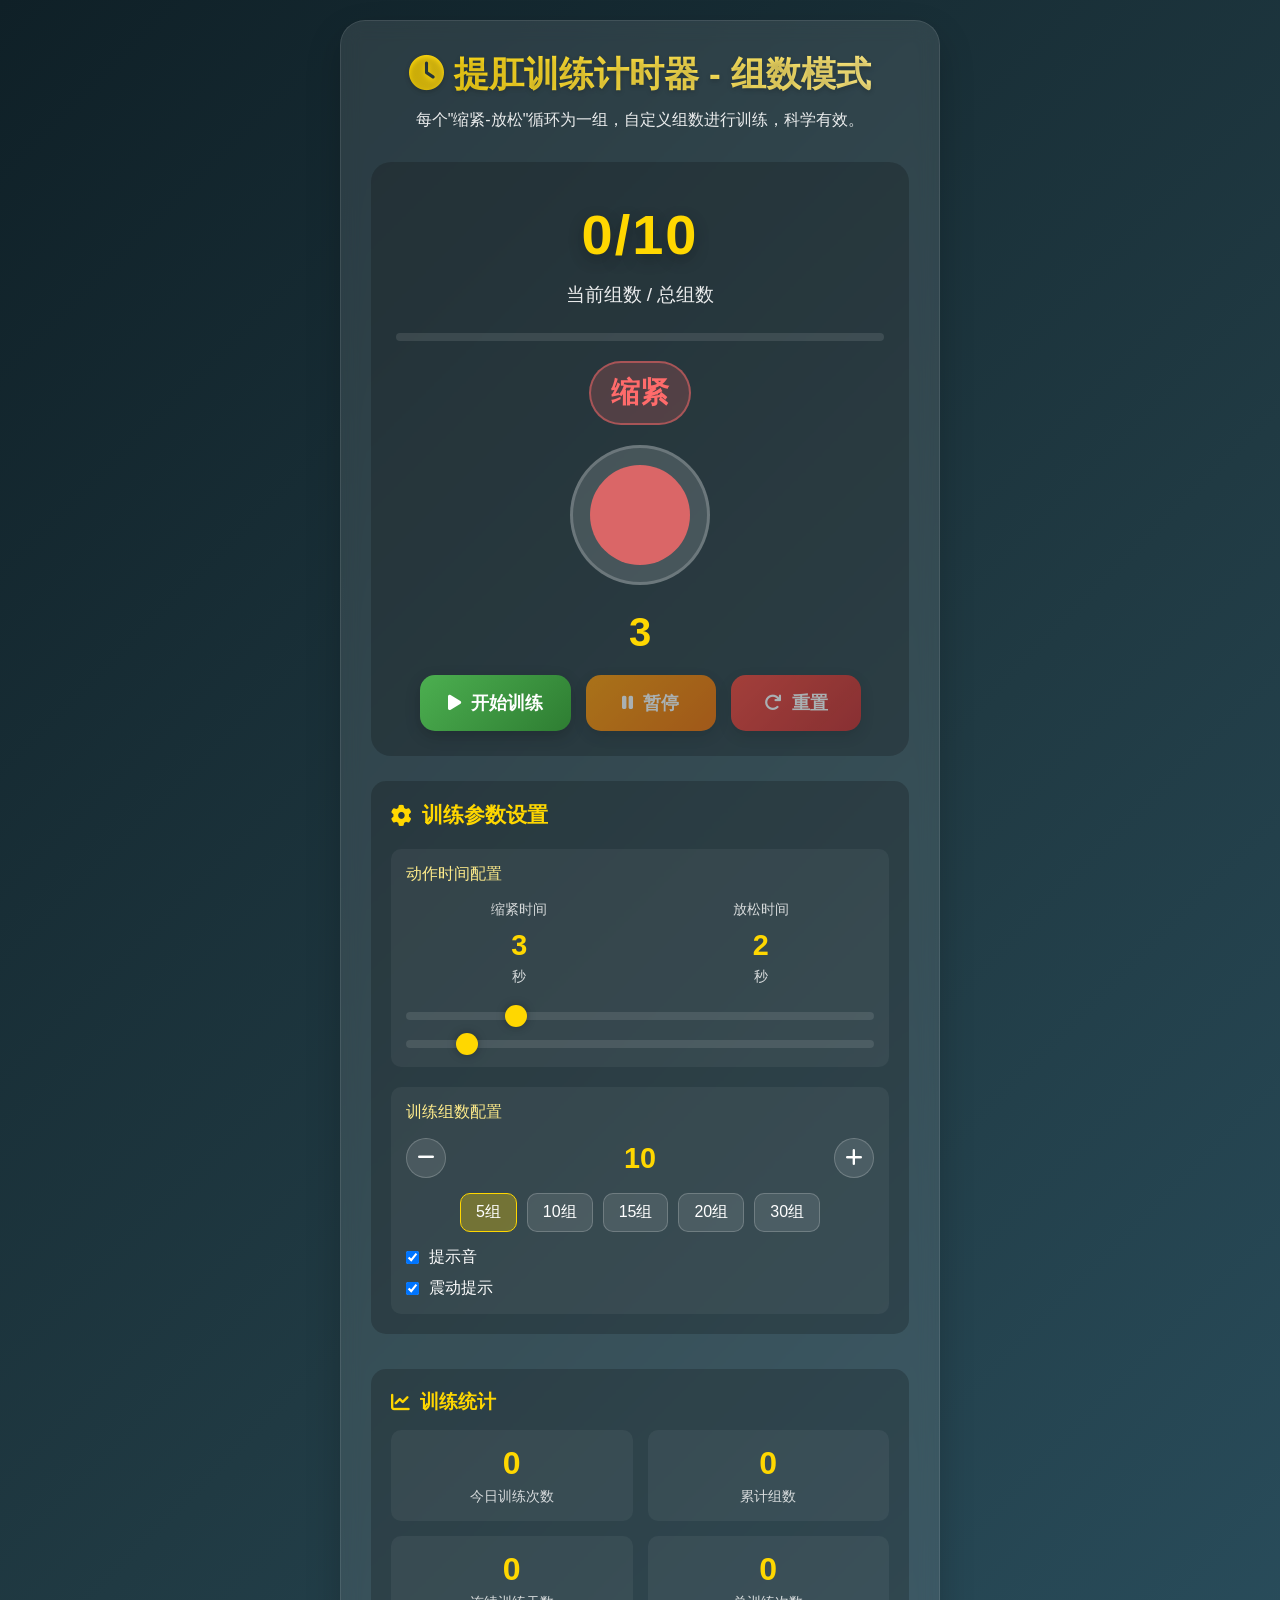
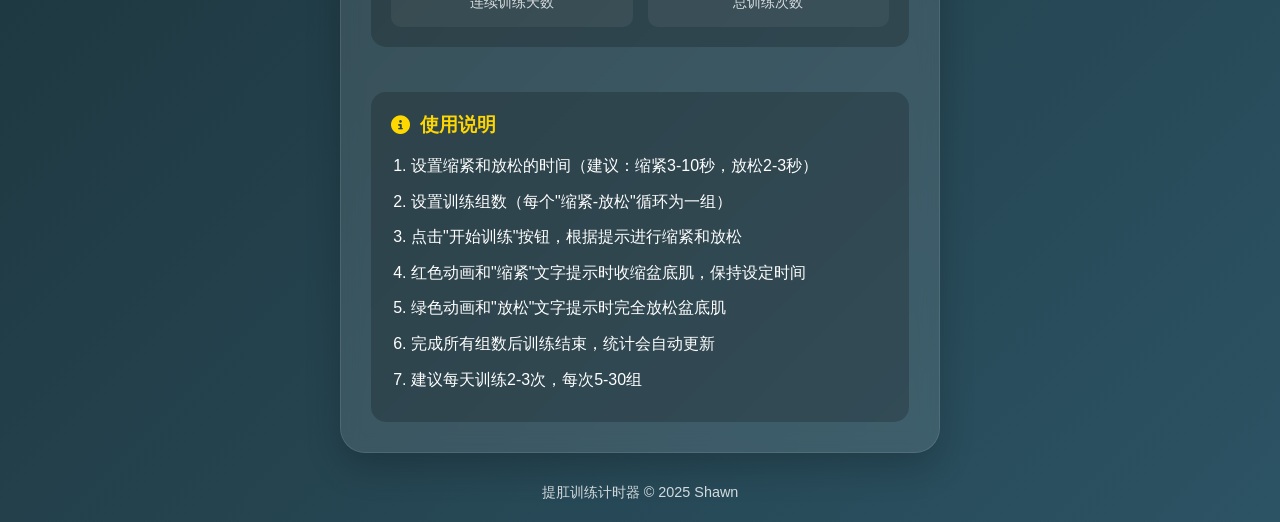
==== anal-lifting-trainer.html @ 57a26cc7 "Add anal lifting trainer HTML timer application" ====
<!DOCTYPE html>
<html lang="zh-CN">
<head>
    <meta charset="UTF-8">
    <meta name="viewport" content="width=device-width, initial-scale=1.0, maximum-scale=1.0, user-scalable=no">
    <title>提肛训练计时器</title>
    <link rel="stylesheet" href="https://cdnjs.cloudflare.com/ajax/libs/font-awesome/6.4.0/css/all.min.css">
    <style>
        * {
            margin: 0;
            padding: 0;
            box-sizing: border-box;
            font-family: 'Segoe UI', 'Microsoft YaHei', sans-serif;
        }
        
        body {
            background: linear-gradient(135deg, #0f2027 0%, #203a43 50%, #2c5364 100%);
            color: #fff;
            min-height: 100vh;
            padding: 20px;
            display: flex;
            flex-direction: column;
            align-items: center;
            justify-content: center;
        }
        
        .container {
            width: 100%;
            max-width: 600px;
            background-color: rgba(255, 255, 255, 0.1);
            backdrop-filter: blur(10px);
            border-radius: 25px;
            padding: 30px;
            box-shadow: 0 15px 35px rgba(0, 0, 0, 0.2);
            border: 1px solid rgba(255, 255, 255, 0.1);
        }
        
        header {
            text-align: center;
            margin-bottom: 30px;
        }
        
        h1 {
            font-size: 2.2rem;
            margin-bottom: 10px;
            background: linear-gradient(90deg, #FFD700, #FFEC8B);
            -webkit-background-clip: text;
            background-clip: text;
            color: transparent;
            text-shadow: 0 2px 5px rgba(0, 0, 0, 0.2);
        }
        
        .subtitle {
            font-size: 1rem;
            opacity: 0.9;
            line-height: 1.5;
        }
        
        .main-content {
            display: flex;
            flex-direction: column;
            gap: 25px;
        }
        
        .timer-container {
            background: rgba(0, 0, 0, 0.2);
            border-radius: 20px;
            padding: 25px;
            text-align: center;
            position: relative;
            overflow: hidden;
        }
        
        .group-display {
            font-size: 3.5rem;
            font-weight: 700;
            margin: 15px 0;
            text-shadow: 0 5px 15px rgba(0, 0, 0, 0.3);
            letter-spacing: 2px;
            font-variant-numeric: tabular-nums;
            color: #FFD700;
        }
        
        .group-label {
            font-size: 1.2rem;
            opacity: 0.9;
            margin-bottom: 25px;
        }
        
        .phase-display {
            font-size: 1.8rem;
            font-weight: 600;
            margin-bottom: 20px;
            padding: 10px 20px;
            border-radius: 50px;
            display: inline-block;
            transition: all 0.3s;
        }
        
        .phase-tighten {
            background: rgba(255, 107, 107, 0.2);
            border: 2px solid rgba(255, 107, 107, 0.5);
            color: #ff6b6b;
        }
        
        .phase-relax {
            background: rgba(107, 255, 107, 0.2);
            border: 2px solid rgba(107, 255, 107, 0.5);
            color: #6bff6b;
        }
        
        .action-animation {
            width: 140px;
            height: 140px;
            margin: 0 auto 25px;
            border-radius: 50%;
            background: rgba(255, 255, 255, 0.15);
            display: flex;
            align-items: center;
            justify-content: center;
            position: relative;
            border: 3px solid rgba(255, 255, 255, 0.2);
        }
        
        .action-circle {
            width: 100px;
            height: 100px;
            border-radius: 50%;
        }
        
        .tighten-animation {
            background: rgba(255, 107, 107, 0.8);
            animation: tighten 4s infinite ease-in-out;
        }
        
        .relax-animation {
            background: rgba(107, 255, 107, 0.8);
            animation: relax 4s infinite ease-in-out;
        }
        
        @keyframes tighten {
            0%, 100% { transform: scale(0.8); opacity: 0.7; }
            50% { transform: scale(1.2); opacity: 1; }
        }
        
        @keyframes relax {
            0%, 100% { transform: scale(1.2); opacity: 1; }
            50% { transform: scale(0.8); opacity: 0.7; }
        }
        
        .phase-timer {
            font-size: 2.5rem;
            font-weight: 700;
            margin: 15px 0;
            color: #FFD700;
            font-variant-numeric: tabular-nums;
        }
        
        .controls {
            display: flex;
            justify-content: center;
            gap: 15px;
            margin-top: 20px;
            flex-wrap: wrap;
        }
        
        .btn {
            padding: 16px 28px;
            font-size: 1.1rem;
            font-weight: 600;
            border: none;
            border-radius: 15px;
            cursor: pointer;
            transition: all 0.3s ease;
            display: flex;
            align-items: center;
            justify-content: center;
            gap: 10px;
            min-width: 130px;
            box-shadow: 0 5px 15px rgba(0, 0, 0, 0.2);
        }
        
        .btn-start {
            background: linear-gradient(135deg, #4CAF50, #2E7D32);
            color: white;
        }
        
        .btn-pause {
            background: linear-gradient(135deg, #FF9800, #EF6C00);
            color: white;
        }
        
        .btn-reset {
            background: linear-gradient(135deg, #f44336, #C62828);
            color: white;
        }
        
        .btn:hover {
            transform: translateY(-3px);
            box-shadow: 0 8px 20px rgba(0, 0, 0, 0.3);
        }
        
        .btn:active {
            transform: translateY(1px);
        }
        
        .btn:disabled {
            opacity: 0.6;
            cursor: not-allowed;
            transform: none;
        }
        
        .settings-panel {
            background: rgba(0, 0, 0, 0.2);
            border-radius: 15px;
            padding: 20px;
        }
        
        .settings-title {
            font-size: 1.3rem;
            margin-bottom: 20px;
            color: #FFD700;
            display: flex;
            align-items: center;
            gap: 10px;
        }
        
        .settings-grid {
            display: grid;
            grid-template-columns: repeat(auto-fit, minmax(250px, 1fr));
            gap: 20px;
        }
        
        .setting-group {
            background: rgba(255, 255, 255, 0.05);
            padding: 15px;
            border-radius: 10px;
        }
        
        .setting-label {
            display: block;
            margin-bottom: 15px;
            font-size: 1rem;
            color: #FFEC8B;
        }
        
        .time-inputs {
            display: flex;
            align-items: center;
            gap: 15px;
            justify-content: space-between;
            margin-bottom: 15px;
        }
        
        .time-input {
            display: flex;
            flex-direction: column;
            align-items: center;
            flex: 1;
        }
        
        .time-input span {
            font-size: 0.9rem;
            margin-bottom: 5px;
            opacity: 0.8;
        }
        
        .time-value {
            font-size: 1.8rem;
            font-weight: bold;
            color: #FFD700;
            margin: 5px 0;
            min-width: 60px;
            text-align: center;
        }
        
        .slider-container {
            width: 100%;
            margin-top: 10px;
        }
        
        .slider {
            width: 100%;
            height: 8px;
            border-radius: 4px;
            background: rgba(255, 255, 255, 0.1);
            outline: none;
            -webkit-appearance: none;
        }
        
        .slider::-webkit-slider-thumb {
            -webkit-appearance: none;
            width: 22px;
            height: 22px;
            border-radius: 50%;
            background: #FFD700;
            cursor: pointer;
            box-shadow: 0 0 10px rgba(0, 0, 0, 0.3);
        }
        
        .group-controls {
            display: flex;
            align-items: center;
            justify-content: space-between;
            margin-top: 15px;
        }
        
        .group-btn {
            width: 40px;
            height: 40px;
            border-radius: 50%;
            background: rgba(255, 255, 255, 0.1);
            border: 1px solid rgba(255, 255, 255, 0.2);
            color: white;
            font-size: 1.2rem;
            cursor: pointer;
            transition: all 0.3s;
            display: flex;
            align-items: center;
            justify-content: center;
        }
        
        .group-btn:hover {
            background: rgba(255, 255, 255, 0.2);
        }
        
        .group-value {
            font-size: 1.8rem;
            font-weight: bold;
            color: #FFD700;
            min-width: 60px;
            text-align: center;
        }
        
        .preset-groups {
            display: flex;
            gap: 10px;
            margin-top: 15px;
            flex-wrap: wrap;
            justify-content: center;
        }
        
        .preset-btn {
            padding: 8px 15px;
            background: rgba(255, 255, 255, 0.1);
            border: 1px solid rgba(255, 255, 255, 0.2);
            border-radius: 10px;
            color: white;
            cursor: pointer;
            transition: all 0.3s;
        }
        
        .preset-btn.active {
            background: rgba(255, 215, 0, 0.3);
            border-color: #FFD700;
        }
        
        .preset-btn:hover:not(.active) {
            background: rgba(255, 255, 255, 0.2);
        }
        
        .stats {
            background: rgba(0, 0, 0, 0.2);
            border-radius: 15px;
            padding: 20px;
            margin-top: 10px;
        }
        
        .stats h3 {
            margin-bottom: 15px;
            display: flex;
            align-items: center;
            gap: 10px;
            color: #FFD700;
        }
        
        .stats-grid {
            display: grid;
            grid-template-columns: repeat(2, 1fr);
            gap: 15px;
        }
        
        .stat-item {
            background: rgba(255, 255, 255, 0.05);
            padding: 15px;
            border-radius: 10px;
            text-align: center;
        }
        
        .stat-value {
            font-size: 2rem;
            font-weight: bold;
            margin-bottom: 5px;
            color: #FFD700;
        }
        
        .stat-label {
            font-size: 0.9rem;
            opacity: 0.8;
        }
        
        .instructions {
            margin-top: 20px;
            padding: 20px;
            background: rgba(0, 0, 0, 0.2);
            border-radius: 15px;
        }
        
        .instructions h3 {
            margin-bottom: 15px;
            color: #FFD700;
            display: flex;
            align-items: center;
            gap: 10px;
        }
        
        .instructions ol {
            padding-left: 20px;
            line-height: 1.6;
        }
        
        .instructions li {
            margin-bottom: 10px;
        }
        
        footer {
            margin-top: 30px;
            text-align: center;
            font-size: 0.9rem;
            opacity: 0.8;
        }
        
        .pulse {
            animation: pulse 1.5s infinite;
        }
        
        @keyframes pulse {
            0% { opacity: 0.7; }
            50% { opacity: 1; }
            100% { opacity: 0.7; }
        }
        
        .progress-container {
            width: 100%;
            height: 8px;
            background: rgba(255, 255, 255, 0.1);
            border-radius: 4px;
            margin: 20px 0;
            overflow: hidden;
        }
        
        .progress-bar {
            height: 100%;
            background: linear-gradient(90deg, #FFD700, #FFEC8B);
            border-radius: 4px;
            width: 0%;
            transition: width 0.5s ease;
        }
        
        @media (max-width: 600px) {
            .container {
                padding: 20px;
            }
            
            h1 {
                font-size: 1.8rem;
            }
            
            .group-display {
                font-size: 2.8rem;
            }
            
            .controls {
                flex-direction: column;
                align-items: center;
            }
            
            .btn {
                width: 100%;
                max-width: 300px;
            }
            
            .stats-grid {
                grid-template-columns: 1fr;
            }
            
            .settings-grid {
                grid-template-columns: 1fr;
            }
            
            .action-animation {
                width: 120px;
                height: 120px;
            }
            
            .action-circle {
                width: 85px;
                height: 85px;
            }
            
            .phase-timer {
                font-size: 2rem;
            }
        }
    </style>
</head>
<body>
    <div class="container">
        <header>
            <h1><i class="fas fa-clock"></i> 提肛训练计时器 - 组数模式</h1>
            <p class="subtitle">每个"缩紧-放松"循环为一组，自定义组数进行训练，科学有效。</p>
        </header>
        
        <div class="main-content">
            <div class="timer-container">
                <div class="group-display" id="group-display">0/10</div>
                <div class="group-label">当前组数 / 总组数</div>
                
                <div class="progress-container">
                    <div class="progress-bar" id="progress-bar"></div>
                </div>
                
                <div class="phase-display phase-tighten" id="phase-display">缩紧</div>
                
                <div class="action-animation">
                    <div class="action-circle tighten-animation" id="action-circle"></div>
                </div>
                
                <div class="phase-timer" id="phase-timer">3</div>
                
                <div class="controls">
                    <button class="btn btn-start" id="start-btn">
                        <i class="fas fa-play"></i> 开始训练
                    </button>
                    <button class="btn btn-pause" id="pause-btn" disabled>
                        <i class="fas fa-pause"></i> 暂停
                    </button>
                    <button class="btn btn-reset" id="reset-btn" disabled>
                        <i class="fas fa-redo"></i> 重置
                    </button>
                </div>
            </div>
            
            <div class="settings-panel">
                <h3 class="settings-title"><i class="fas fa-cog"></i> 训练参数设置</h3>
                <div class="settings-grid">
                    <div class="setting-group">
                        <label class="setting-label">动作时间配置</label>
                        <div class="time-inputs">
                            <div class="time-input">
                                <span>缩紧时间</span>
                                <div class="time-value" id="tighten-value">3</div>
                                <span>秒</span>
                            </div>
                            <div class="time-input">
                                <span>放松时间</span>
                                <div class="time-value" id="relax-value">2</div>
                                <span>秒</span>
                            </div>
                        </div>
                        <div class="slider-container">
                            <input type="range" min="1" max="10" value="3" class="slider" id="tighten-slider">
                        </div>
                        <div class="slider-container">
                            <input type="range" min="1" max="10" value="2" class="slider" id="relax-slider">
                        </div>
                    </div>
                    
                    <div class="setting-group">
                        <label class="setting-label">训练组数配置</label>
                        <div class="group-controls">
                            <button class="group-btn" id="decrease-groups">
                                <i class="fas fa-minus"></i>
                            </button>
                            <div class="group-value" id="group-value">10</div>
                            <button class="group-btn" id="increase-groups">
                                <i class="fas fa-plus"></i>
                            </button>
                        </div>
                        
                        <div class="preset-groups">
                            <div class="preset-btn active" data-groups="5">5组</div>
                            <div class="preset-btn" data-groups="10">10组</div>
                            <div class="preset-btn" data-groups="15">15组</div>
                            <div class="preset-btn" data-groups="20">20组</div>
                            <div class="preset-btn" data-groups="30">30组</div>
                        </div>
                        
                        <div style="margin-top: 15px;">
                            <label style="display: flex; align-items: center; gap: 10px; margin-bottom: 10px;">
                                <input type="checkbox" id="sound-toggle" checked>
                                <span>提示音</span>
                            </label>
                            <label style="display: flex; align-items: center; gap: 10px;">
                                <input type="checkbox" id="vibration-toggle" checked>
                                <span>震动提示</span>
                            </label>
                        </div>
                    </div>
                </div>
            </div>
            
            <div class="stats">
                <h3><i class="fas fa-chart-line"></i> 训练统计</h3>
                <div class="stats-grid">
                    <div class="stat-item">
                        <div class="stat-value" id="today-sessions">0</div>
                        <div class="stat-label">今日训练次数</div>
                    </div>
                    <div class="stat-item">
                        <div class="stat-value" id="total-groups">0</div>
                        <div class="stat-label">累计组数</div>
                    </div>
                    <div class="stat-item">
                        <div class="stat-value" id="current-streak">0</div>
                        <div class="stat-label">连续训练天数</div>
                    </div>
                    <div class="stat-item">
                        <div class="stat-value" id="total-sessions">0</div>
                        <div class="stat-label">总训练次数</div>
                    </div>
                </div>
            </div>
            
            <div class="instructions">
                <h3><i class="fas fa-info-circle"></i> 使用说明</h3>
                <ol>
                    <li>设置缩紧和放松的时间（建议：缩紧3-10秒，放松2-3秒）</li>
                    <li>设置训练组数（每个"缩紧-放松"循环为一组）</li>
                    <li>点击"开始训练"按钮，根据提示进行缩紧和放松</li>
                    <li>红色动画和"缩紧"文字提示时收缩盆底肌，保持设定时间</li>
                    <li>绿色动画和"放松"文字提示时完全放松盆底肌</li>
                    <li>完成所有组数后训练结束，统计会自动更新</li>
                    <li>建议每天训练2-3次，每次5-30组</li>
                </ol>
            </div>
        </div>
    </div>
    
    <footer>
        <p>提肛训练计时器 © 2025 Shawn</p>
    </footer>

    <audio id="beep-sound" preload="auto">
        <source src="https://assets.mixkit.co/sfx/preview/mixkit-alarm-digital-clock-beep-989.mp3" type="audio/mpeg">
    </audio>
    
    <script>
        // 获取DOM元素
        const groupDisplay = document.getElementById('group-display');
        const phaseDisplay = document.getElementById('phase-display');
        const phaseTimer = document.getElementById('phase-timer');
        const actionCircle = document.getElementById('action-circle');
        const progressBar = document.getElementById('progress-bar');
        const startBtn = document.getElementById('start-btn');
        const pauseBtn = document.getElementById('pause-btn');
        const resetBtn = document.getElementById('reset-btn');
        const beepSound = document.getElementById('beep-sound');
        
        // 设置相关元素
        const tightenSlider = document.getElementById('tighten-slider');
        const relaxSlider = document.getElementById('relax-slider');
        const tightenValue = document.getElementById('tighten-value');
        const relaxValue = document.getElementById('relax-value');
        const groupValue = document.getElementById('group-value');
        const decreaseGroupsBtn = document.getElementById('decrease-groups');
        const increaseGroupsBtn = document.getElementById('increase-groups');
        const presetGroupButtons = document.querySelectorAll('.preset-btn');
        const soundToggle = document.getElementById('sound-toggle');
        const vibrationToggle = document.getElementById('vibration-toggle');
        
        // 统计元素
        const todaySessionsEl = document.getElementById('today-sessions');
        const totalGroupsEl = document.getElementById('total-groups');
        const currentStreakEl = document.getElementById('current-streak');
        const totalSessionsEl = document.getElementById('total-sessions');
        
        // 计时器变量
        let timer = null;
        let isRunning = false;
        let isPaused = false;
        
        // 组数变量
        let totalGroups = 10; // 总组数
        let currentGroup = 0; // 当前组数
        
        // 阶段变量
        let tightenTime = 3; // 缩紧时间（秒）
        let relaxTime = 2;   // 放松时间（秒）
        let currentPhase = 'tighten'; // 当前阶段：'tighten' 或 'relax'
        let phaseTimeLeft = tightenTime; // 当前阶段剩余时间
        
        // 统计变量
        let stats = {
            todaySessions: 0,
            totalGroups: 0,
            currentStreak: 0,
            totalSessions: 0,
            lastTrainingDate: null
        };
        
        // 从本地存储加载统计数据
        function loadStats() {
            const savedStats = localStorage.getItem('kegelTimerStats');
            if (savedStats) {
                stats = JSON.parse(savedStats);
                
                // 检查是否是新的一天
                const today = new Date().toDateString();
                if (stats.lastTrainingDate !== today) {
                    // 如果昨天训练了，连续天数增加，否则重置为0
                    const yesterday = new Date();
                    yesterday.setDate(yesterday.getDate() - 1);
                    if (stats.lastTrainingDate === yesterday.toDateString()) {
                        stats.currentStreak++;
                    } else {
                        stats.currentStreak = 0;
                    }
                    stats.todaySessions = 0;
                }
                
                updateStatsDisplay();
            }
            
            // 加载设置
            const savedSettings = localStorage.getItem('kegelTimerSettings');
            if (savedSettings) {
                const settings = JSON.parse(savedSettings);
                tightenTime = settings.tightenTime || 3;
                relaxTime = settings.relaxTime || 2;
                totalGroups = settings.totalGroups || 10;
                tightenSlider.value = tightenTime;
                relaxSlider.value = relaxTime;
                tightenValue.textContent = tightenTime;
                relaxValue.textContent = relaxTime;
                groupValue.textContent = totalGroups;
                soundToggle.checked = settings.soundEnabled !== false;
                vibrationToggle.checked = settings.vibrationEnabled !== false;
                
                // 更新预设按钮状态
                updatePresetButtons();
                updateDisplay();
                updateProgressBar();
            }
        }
        
        // 保存统计数据到本地存储
        function saveStats() {
            stats.lastTrainingDate = new Date().toDateString();
            localStorage.setItem('kegelTimerStats', JSON.stringify(stats));
            updateStatsDisplay();
        }
        
        // 保存设置到本地存储
        function saveSettings() {
            const settings = {
                tightenTime,
                relaxTime,
                totalGroups,
                soundEnabled: soundToggle.checked,
                vibrationEnabled: vibrationToggle.checked
            };
            localStorage.setItem('kegelTimerSettings', JSON.stringify(settings));
        }
        
        // 更新统计显示
        function updateStatsDisplay() {
            todaySessionsEl.textContent = stats.todaySessions;
            totalGroupsEl.textContent = stats.totalGroups;
            currentStreakEl.textContent = stats.currentStreak;
            totalSessionsEl.textContent = stats.totalSessions;
        }
        
        // 更新显示
        function updateDisplay() {
            groupDisplay.textContent = `${currentGroup}/${totalGroups}`;
            phaseTimer.textContent = phaseTimeLeft;
            
            // 更新阶段显示
            if (currentPhase === 'tighten') {
                phaseDisplay.textContent = '缩紧';
                phaseDisplay.className = 'phase-display phase-tighten';
                actionCircle.className = 'action-circle tighten-animation';
            } else {
                phaseDisplay.textContent = '放松';
                phaseDisplay.className = 'phase-display phase-relax';
                actionCircle.className = 'action-circle relax-animation';
            }
        }
        
        // 更新进度条
        function updateProgressBar() {
            const progress = currentGroup / totalGroups * 100;
            progressBar.style.width = `${progress}%`;
        }
        
        // 更新预设按钮状态
        function updatePresetButtons() {
            presetGroupButtons.forEach(btn => {
                if (parseInt(btn.dataset.groups) === totalGroups) {
                    btn.classList.add('active');
                } else {
                    btn.classList.remove('active');
                }
            });
        }
        
        // 开始计时器
        function startTimer() {
            if (isRunning) return;
            
            isRunning = true;
            isPaused = false;
            startBtn.disabled = true;
            pauseBtn.disabled = false;
            resetBtn.disabled = false;
            
            // 如果是第一次开始，初始化
            if (currentGroup === 0) {
                currentGroup = 1;
                currentPhase = 'tighten';
                phaseTimeLeft = tightenTime;
                updateDisplay();
                updateProgressBar();
            }
            
            // 更新按钮文本
            startBtn.innerHTML = '<i class="fas fa-play"></i> 训练中...';
            startBtn.classList.add('pulse');
            
            timer = setInterval(() => {
                phaseTimeLeft--;
                
                updateDisplay();
                
                // 阶段时间结束，切换到下一个阶段
                if (phaseTimeLeft <= 0) {
                    // 切换阶段
                    if (currentPhase === 'tighten') {
                        currentPhase = 'relax';
                        phaseTimeLeft = relaxTime;
                    } else {
                        // 完成一组，进入下一组
                        currentGroup++;
                        currentPhase = 'tighten';
                        phaseTimeLeft = tightenTime;
                        
                        // 如果完成了所有组数
                        if (currentGroup > totalGroups) {
                            finishTraining();
                            return;
                        }
                        
                        updateProgressBar();
                    }
                    
                    // 播放提示音和震动
                    if (soundToggle.checked) {
                        beepSound.currentTime = 0;
                        beepSound.play();
                    }
                    
                    if (vibrationToggle.checked && 'vibrate' in navigator) {
                        navigator.vibrate(100);
                    }
                    
                    updateDisplay();
                }
            }, 1000);
        }
        
        // 暂停计时器
        function pauseTimer() {
            if (!isRunning) return;
            
            clearInterval(timer);
            isRunning = false;
            isPaused = true;
            startBtn.disabled = false;
            pauseBtn.disabled = true;
            
            // 更新按钮文本
            startBtn.innerHTML = '<i class="fas fa-play"></i> 继续训练';
            startBtn.classList.remove('pulse');
        }
        
        // 重置计时器
        function resetTimer() {
            clearInterval(timer);
            isRunning = false;
            isPaused = false;
            
            // 重置组数和阶段
            currentGroup = 0;
            currentPhase = 'tighten';
            phaseTimeLeft = tightenTime;
            
            updateDisplay();
            updateProgressBar();
            
            startBtn.disabled = false;
            pauseBtn.disabled = true;
            resetBtn.disabled = true;
            
            // 更新按钮文本
            startBtn.innerHTML = '<i class="fas fa-play"></i> 开始训练';
            startBtn.classList.remove('pulse');
        }
        
        // 完成训练
        function finishTraining() {
            clearInterval(timer);
            isRunning = false;
            
            // 播放完成提示音
            if (soundToggle.checked) {
                beepSound.currentTime = 0;
                beepSound.play();
            }
            
            if (vibrationToggle.checked && 'vibrate' in navigator) {
                navigator.vibrate([100, 100, 100]);
            }
            
            // 更新统计数据
            stats.todaySessions++;
            stats.totalSessions++;
            stats.totalGroups += totalGroups;
            
            // 保存统计数据
            saveStats();
            
            // 显示完成消息
            groupDisplay.innerHTML = `<span style="color:#FFD700; font-size:2.8rem;">完成!</span>`;
            phaseDisplay.textContent = '训练完成';
            phaseDisplay.className = 'phase-display phase-tighten';
            phaseTimer.textContent = '✓';
            actionCircle.style.animation = 'none';
            actionCircle.style.backgroundColor = '#FFD700';
            
            // 重置按钮状态
            startBtn.disabled = false;
            pauseBtn.disabled = true;
            resetBtn.disabled = false;
            
            // 更新按钮文本
            startBtn.innerHTML = '<i class="fas fa-redo"></i> 重新开始';
            startBtn.classList.remove('pulse');
            
            // 3秒后重置显示
            setTimeout(() => {
                currentGroup = 0;
                currentPhase = 'tighten';
                phaseTimeLeft = tightenTime;
                updateDisplay();
                updateProgressBar();
                startBtn.innerHTML = '<i class="fas fa-play"></i> 开始训练';
                actionCircle.style.animation = '';
                actionCircle.style.backgroundColor = '';
            }, 3000);
        }
        
        // 事件监听器
        startBtn.addEventListener('click', () => {
            if (!isRunning && !isPaused) {
                startTimer();
            } else if (isPaused) {
                startTimer();
            } else {
                // 如果正在运行，点击将重新开始
                resetTimer();
                startTimer();
            }
        });
        
        pauseBtn.addEventListener('click', pauseTimer);
        resetBtn.addEventListener('click', resetTimer);
        
        // 缩紧时间滑块
        tightenSlider.addEventListener('input', function() {
            tightenTime = parseInt(this.value);
            tightenValue.textContent = tightenTime;
            
            if (!isRunning && currentPhase === 'tighten') {
                phaseTimeLeft = tightenTime;
                updateDisplay();
            }
            
            saveSettings();
        });
        
        // 放松时间滑块
        relaxSlider.addEventListener('input', function() {
            relaxTime = parseInt(this.value);
            relaxValue.textContent = relaxTime;
            
            if (!isRunning && currentPhase === 'relax') {
                phaseTimeLeft = relaxTime;
                updateDisplay();
            }
            
            saveSettings();
        });
        
        // 组数控制
        decreaseGroupsBtn.addEventListener('click', function() {
            if (totalGroups > 1) {
                totalGroups--;
                groupValue.textContent = totalGroups;
                updatePresetButtons();
                
                if (currentGroup > totalGroups) {
                    currentGroup = totalGroups;
                    updateDisplay();
                    updateProgressBar();
                }
                
                saveSettings();
            }
        });
        
        increaseGroupsBtn.addEventListener('click', function() {
            if (totalGroups < 50) {
                totalGroups++;
                groupValue.textContent = totalGroups;
                updatePresetButtons();
                saveSettings();
            }
        });
        
        // 预设组数按钮
        presetGroupButtons.forEach(btn => {
            btn.addEventListener('click', function() {
                if (isRunning) {
                    alert('请先停止当前训练后再更改组数');
                    return;
                }
                
                totalGroups = parseInt(this.dataset.groups);
                groupValue.textContent = totalGroups;
                updatePresetButtons();
                updateDisplay();
                updateProgressBar();
                saveSettings();
            });
        });
        
        // 声音和震动开关
        soundToggle.addEventListener('change', saveSettings);
        vibrationToggle.addEventListener('change', saveSettings);
        
        // 初始化
        loadStats();
        updateDisplay();
        updateProgressBar();
        
        // 添加页面离开前的确认
        window.addEventListener('beforeunload', (e) => {
            if (isRunning) {
                e.preventDefault();
                e.returnValue = '训练正在进行中，确定要离开吗？';
            }
        });
    </script>
</body>
</html>
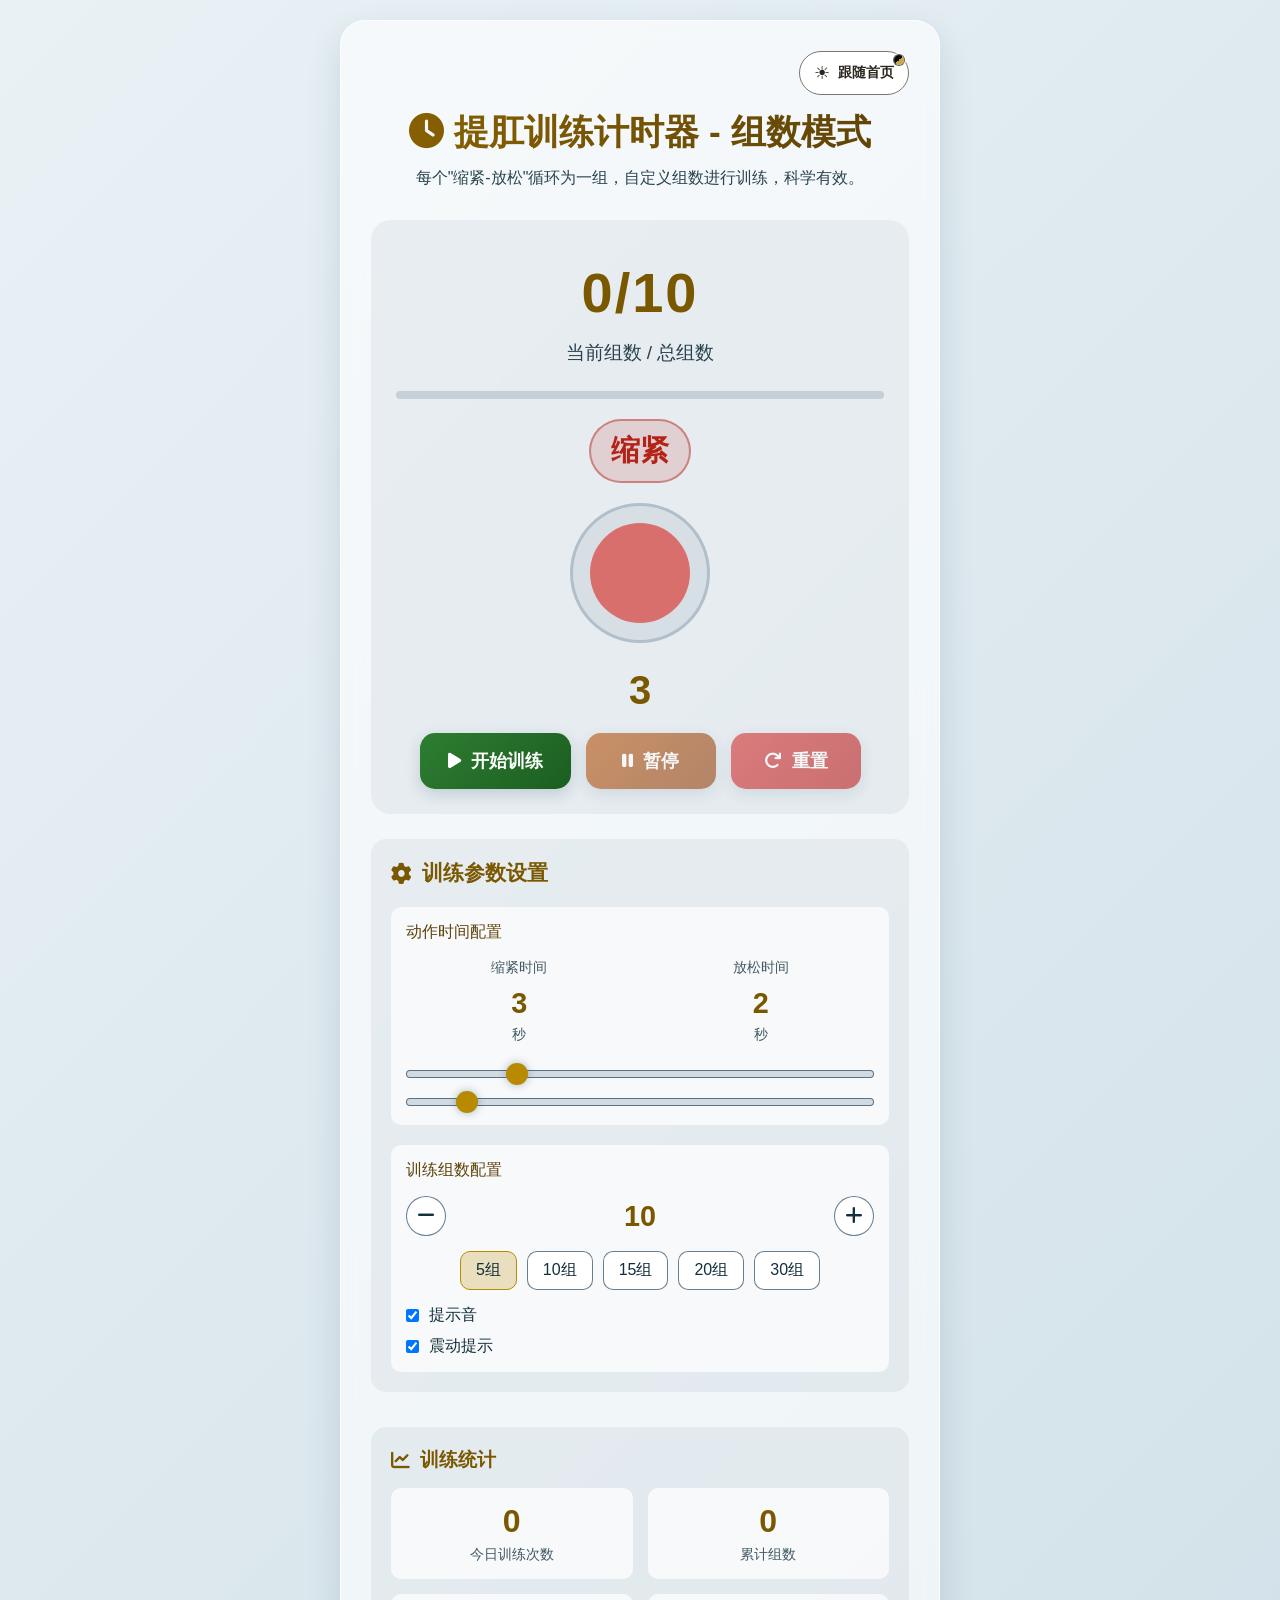
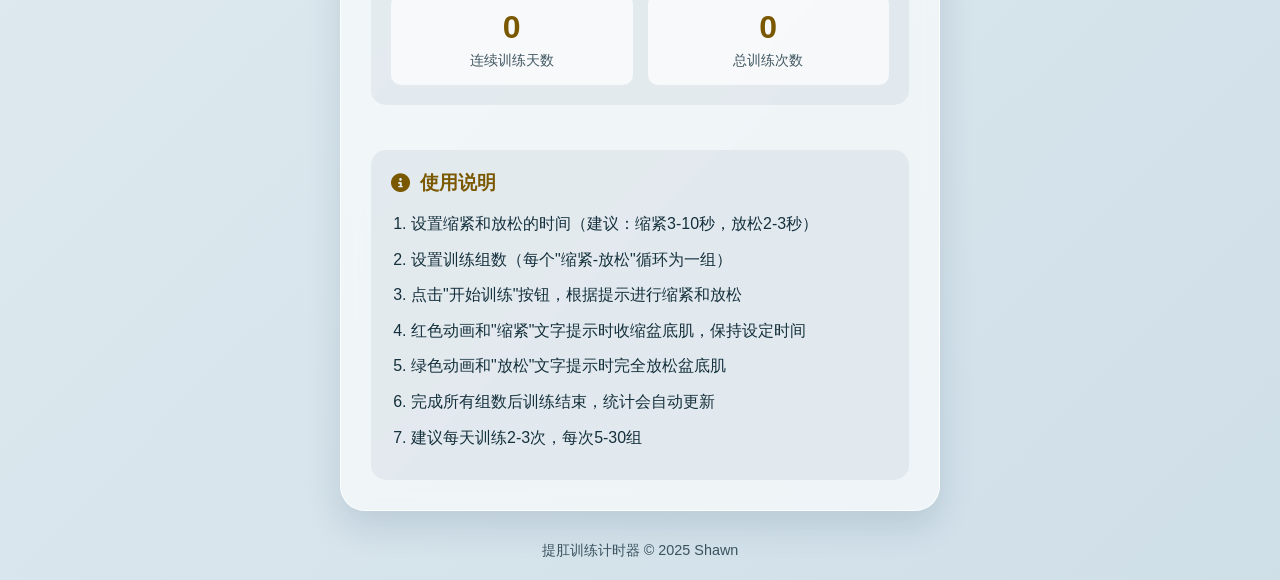
==== commit 7a77afbf: "[feat] 估值/收益/训练类工具页（DCF、格雷厄姆、收益计算、训练计时）接入全站主题与 4 风格配色，对比度达标" ====
--- a/anal-lifting-trainer.html
+++ b/anal-lifting-trainer.html
@@ -3,9 +3,104 @@
 <head>
     <meta charset="UTF-8">
     <meta name="viewport" content="width=device-width, initial-scale=1.0, maximum-scale=1.0, user-scalable=no">
+    <!-- 主题接入:必须同步加载并在任何 <style> 之前初始化;theme-manager.js / theme-tokens.css 缺失时保持 :root 的深色(classic)回退 -->
+    <meta name="color-scheme" content="light dark">
+    <script src="theme-manager.js"></script>
+    <script>window.LifeToolsTheme && LifeToolsTheme.initAntiFOUC("trainer");</script>
+    <link rel="stylesheet" href="theme-tokens.css">
     <title>提肛训练计时器</title>
+    <link rel="icon" type="image/svg+xml" href="data:image/svg+xml,%3Csvg xmlns='http://www.w3.org/2000/svg' viewBox='0 0 64 64'%3E%3Crect width='64' height='64' rx='14' fill='%23131d1a'/%3E%3Ctext x='50%25' y='54%25' dominant-baseline='central' text-anchor='middle' font-size='36'%3E🧘%3C/text%3E%3C/svg%3E">
     <link rel="stylesheet" href="https://cdnjs.cloudflare.com/ajax/libs/font-awesome/6.4.0/css/all.min.css">
     <style>
+        /* 主题变量(明暗 data-theme × 风格 data-style,由 theme-manager.js 写在 <html> 上)
+           · :root = classic 深色(页面原生配色:深青渐变 + 毛玻璃 + 金色),同时是无 JS / theme-manager.js 缺失时的回退
+           · html[data-theme="light"] = classic 浅色(淡蓝灰渐变 + 白色毛玻璃)
+           · LT-THEME-MAP 块 = tech / fresh / paper,别名到 theme-tokens.css 的共享令牌(--lt-*) */
+        :root {
+            --bg-a: #0f2027; --bg-b: #203a43; --bg-c: #2c5364;
+            --fg: #fff;
+            --gold: #FFD700;      /* 金:文字 */
+            --gold-soft: #FFEC8B;
+            --gold-fill: #FFD700; /* 金:填充(进度条 / 滑块 / 完成圆圈) */
+            --gold-fill-2: #FFEC8B;
+            --h1-a: #FFD700; --h1-b: #FFEC8B;
+            --font-h: 'Segoe UI', 'Microsoft YaHei', sans-serif;
+            --bg-deco: none; /* 背景装饰(tech 网格 / fresh 光晕 / paper 横格),classic 不用 */
+            --focus: #FFD700;
+
+            /* 毛玻璃分层(深色:白色淡层 + 黑色暗面板) */
+            --glass: rgba(255, 255, 255, 0.1);
+            --glass-bd: rgba(255, 255, 255, 0.1);
+            --panel: rgba(0, 0, 0, 0.2);
+            --inset: rgba(255, 255, 255, 0.05);
+            --track: rgba(255, 255, 255, 0.1);
+            --ring-bg: rgba(255, 255, 255, 0.15);
+            --ring-bd: rgba(255, 255, 255, 0.2);
+            --soft: rgba(255, 255, 255, 0.1);
+            --soft-hover: rgba(255, 255, 255, 0.2);
+            --ctl-bd: rgba(255, 255, 255, 0.5); /* 小圆钮 / 预设钮边界:旧 0.2 仅约 1.6:1;新值 ≥ 3:1 */
+            --soft-bd: rgba(255, 255, 255, 0.2);
+            --preset-on: color-mix(in srgb, var(--gold-fill) 30%, transparent);
+            --sh-box: 0 15px 35px rgba(0, 0, 0, 0.2);
+            --sh-btn: 0 5px 15px rgba(0, 0, 0, 0.2);
+            --sh-btn-h: 0 8px 20px rgba(0, 0, 0, 0.3);
+            --sh-thumb: 0 0 10px rgba(0, 0, 0, 0.3);
+            --ts-big: 0 5px 15px rgba(0, 0, 0, 0.3);
+            --ts-h1: 0 2px 5px rgba(0, 0, 0, 0.2);
+
+            /* 阶段色:缩紧(红)/ 放松(绿)。文字版与填充版分开,明暗各取所需 */
+            --bad-t: #ff6b6b; --good-t: #6bff6b;
+            --bad-fill: #ff6b6b; --good-fill: #6bff6b;
+            --phase-a: 20%; --phase-bd-a: 50%;
+
+            /* 三个动作按钮:深色上用亮底 + 深字(白字在亮底上仅 2.2~3.7:1,旧版不达标) */
+            --start-a: #5BBE5F; --start-b: #3FA545; --start-ink: #0a0f0c;
+            --pause-a: #FF9800; --pause-b: #EF6C00; --pause-ink: #1a0f00;
+            --reset-a: #FF6B5E; --reset-b: #F0483C; --reset-ink: #0a0f0c;
+
+            --r-xl: 25px; --r-lg: 20px; --r-md: 15px; --r-sm: 10px;
+        }
+
+        /* classic 浅色:页面原生深色之外新增的另一半 */
+        html[data-theme="light"] {
+            --bg-a: #e9f1f5; --bg-b: #dce8ee; --bg-c: #cfdfe8;
+            --fg: #14303c;
+            --gold: #7a5800;
+            --gold-soft: #5e4309;
+            --gold-fill: #b88a00;
+            --gold-fill-2: #d4a30f;
+            --h1-a: #8a6200; --h1-b: #5e4309;
+            --focus: #7a5800;
+
+            --glass: rgba(255, 255, 255, 0.62);
+            --glass-bd: rgba(255, 255, 255, 0.85);
+            --panel: rgba(20, 60, 90, 0.06);
+            --inset: rgba(255, 255, 255, 0.7);
+            --track: rgba(20, 60, 90, 0.16);
+            --ring-bg: rgba(20, 60, 90, 0.07);
+            --ring-bd: rgba(20, 60, 90, 0.2);
+            --soft: rgba(255, 255, 255, 0.85);
+            --soft-hover: #ffffff;
+            --ctl-bd: rgba(20, 60, 90, 0.66);
+            --soft-bd: rgba(20, 60, 90, 0.2);
+            --preset-on: color-mix(in srgb, var(--gold-fill) 24%, transparent);
+            --sh-box: 0 15px 35px rgba(20, 60, 90, 0.14);
+            --sh-btn: 0 5px 15px rgba(20, 60, 90, 0.18);
+            --sh-btn-h: 0 8px 20px rgba(20, 60, 90, 0.26);
+            --sh-thumb: 0 0 8px rgba(20, 60, 90, 0.35);
+            --ts-big: 0 0 0 transparent;
+            --ts-h1: 0 0 0 transparent;
+
+            --bad-t: #b42318; --good-t: #146b32;
+            --bad-fill: #d9534f; --good-fill: #3ea85a;
+            --phase-a: 14%; --phase-bd-a: 45%;
+
+            /* 浅色上用深底 + 白字 */
+            --start-a: #2E7D32; --start-b: #1B5E20; --start-ink: #ffffff;
+            --pause-a: #B45309; --pause-b: #92400E; --pause-ink: #ffffff;
+            --reset-a: #D32F2F; --reset-b: #B71C1C; --reset-ink: #ffffff;
+        }
+
         * {
             margin: 0;
             padding: 0;
@@ -14,8 +109,8 @@
         }
         
         body {
-            background: linear-gradient(135deg, #0f2027 0%, #203a43 50%, #2c5364 100%);
-            color: #fff;
+            background: var(--bg-deco, none), linear-gradient(135deg, var(--bg-a) 0%, var(--bg-b) 50%, var(--bg-c) 100%);
+            color: var(--fg);
             min-height: 100vh;
             padding: 20px;
             display: flex;
@@ -27,12 +122,28 @@
         .container {
             width: 100%;
             max-width: 600px;
-            background-color: rgba(255, 255, 255, 0.1);
+            background-color: var(--glass);
             backdrop-filter: blur(10px);
-            border-radius: 25px;
+            border-radius: var(--r-xl);
             padding: 30px;
-            box-shadow: 0 15px 35px rgba(0, 0, 0, 0.2);
-            border: 1px solid rgba(255, 255, 255, 0.1);
+            box-shadow: var(--sh-box);
+            border: 1px solid var(--glass-bd);
+        }
+
+        /* 主题挂件槽:挂件隐藏 / 未加载时槽不占高度 */
+        .theme-slot {
+            display: flex;
+            justify-content: flex-end;
+        }
+
+        #themeSlot > .lt-theme-root {
+            margin-bottom: 14px;
+        }
+
+        /* 挂件按钮的描边取令牌 --lt-border-strong;毛玻璃容器比令牌底色亮,令牌值对它不足 3:1,
+           所以在槽内把描边色改为「正文色与底色按 62% 混合」,深浅两种明暗、四种风格都 ≥ 3:1 */
+        #themeSlot {
+            --lt-border-strong: color-mix(in srgb, var(--lt-text, #ddd8cc) 62%, var(--lt-bg, #080a0d));
         }
         
         header {
@@ -41,13 +152,14 @@
         }
         
         h1 {
+            font-family: var(--font-h);
             font-size: 2.2rem;
             margin-bottom: 10px;
-            background: linear-gradient(90deg, #FFD700, #FFEC8B);
+            background: linear-gradient(90deg, var(--h1-a), var(--h1-b));
             -webkit-background-clip: text;
             background-clip: text;
             color: transparent;
-            text-shadow: 0 2px 5px rgba(0, 0, 0, 0.2);
+            text-shadow: var(--ts-h1);
         }
         
         .subtitle {
@@ -63,8 +175,8 @@
         }
         
         .timer-container {
-            background: rgba(0, 0, 0, 0.2);
-            border-radius: 20px;
+            background: var(--panel);
+            border-radius: var(--r-lg);
             padding: 25px;
             text-align: center;
             position: relative;
@@ -75,10 +187,10 @@
             font-size: 3.5rem;
             font-weight: 700;
             margin: 15px 0;
-            text-shadow: 0 5px 15px rgba(0, 0, 0, 0.3);
+            text-shadow: var(--ts-big);
             letter-spacing: 2px;
             font-variant-numeric: tabular-nums;
-            color: #FFD700;
+            color: var(--gold);
         }
         
         .group-label {
@@ -98,15 +210,15 @@
         }
         
         .phase-tighten {
-            background: rgba(255, 107, 107, 0.2);
-            border: 2px solid rgba(255, 107, 107, 0.5);
-            color: #ff6b6b;
+            background: color-mix(in srgb, var(--bad-t) var(--phase-a), transparent);
+            border: 2px solid color-mix(in srgb, var(--bad-t) var(--phase-bd-a), transparent);
+            color: var(--bad-t);
         }
         
         .phase-relax {
-            background: rgba(107, 255, 107, 0.2);
-            border: 2px solid rgba(107, 255, 107, 0.5);
-            color: #6bff6b;
+            background: color-mix(in srgb, var(--good-t) var(--phase-a), transparent);
+            border: 2px solid color-mix(in srgb, var(--good-t) var(--phase-bd-a), transparent);
+            color: var(--good-t);
         }
         
         .action-animation {
@@ -114,12 +226,12 @@
             height: 140px;
             margin: 0 auto 25px;
             border-radius: 50%;
-            background: rgba(255, 255, 255, 0.15);
+            background: var(--ring-bg);
             display: flex;
             align-items: center;
             justify-content: center;
             position: relative;
-            border: 3px solid rgba(255, 255, 255, 0.2);
+            border: 3px solid var(--ring-bd);
         }
         
         .action-circle {
@@ -129,12 +241,12 @@
         }
         
         .tighten-animation {
-            background: rgba(255, 107, 107, 0.8);
+            background: color-mix(in srgb, var(--bad-fill) 80%, transparent);
             animation: tighten 4s infinite ease-in-out;
         }
         
         .relax-animation {
-            background: rgba(107, 255, 107, 0.8);
+            background: color-mix(in srgb, var(--good-fill) 80%, transparent);
             animation: relax 4s infinite ease-in-out;
         }
         
@@ -152,7 +264,7 @@
             font-size: 2.5rem;
             font-weight: 700;
             margin: 15px 0;
-            color: #FFD700;
+            color: var(--gold);
             font-variant-numeric: tabular-nums;
         }
         
@@ -169,7 +281,7 @@
             font-size: 1.1rem;
             font-weight: 600;
             border: none;
-            border-radius: 15px;
+            border-radius: var(--r-md);
             cursor: pointer;
             transition: all 0.3s ease;
             display: flex;
@@ -177,27 +289,27 @@
             justify-content: center;
             gap: 10px;
             min-width: 130px;
-            box-shadow: 0 5px 15px rgba(0, 0, 0, 0.2);
+            box-shadow: var(--sh-btn);
         }
         
         .btn-start {
-            background: linear-gradient(135deg, #4CAF50, #2E7D32);
-            color: white;
+            background: linear-gradient(135deg, var(--start-a), var(--start-b));
+            color: var(--start-ink);
         }
         
         .btn-pause {
-            background: linear-gradient(135deg, #FF9800, #EF6C00);
-            color: white;
+            background: linear-gradient(135deg, var(--pause-a), var(--pause-b));
+            color: var(--pause-ink);
         }
         
         .btn-reset {
-            background: linear-gradient(135deg, #f44336, #C62828);
-            color: white;
+            background: linear-gradient(135deg, var(--reset-a), var(--reset-b));
+            color: var(--reset-ink);
         }
         
         .btn:hover {
             transform: translateY(-3px);
-            box-shadow: 0 8px 20px rgba(0, 0, 0, 0.3);
+            box-shadow: var(--sh-btn-h);
         }
         
         .btn:active {
@@ -210,16 +322,26 @@
             transform: none;
         }
         
+        .btn:focus-visible,
+        .group-btn:focus-visible,
+        .preset-btn:focus-visible,
+        .slider:focus-visible,
+        input[type="checkbox"]:focus-visible {
+            outline: 2px solid var(--focus);
+            outline-offset: 3px;
+        }
+
         .settings-panel {
-            background: rgba(0, 0, 0, 0.2);
-            border-radius: 15px;
+            background: var(--panel);
+            border-radius: var(--r-md);
             padding: 20px;
         }
         
         .settings-title {
+            font-family: var(--font-h);
             font-size: 1.3rem;
             margin-bottom: 20px;
-            color: #FFD700;
+            color: var(--gold);
             display: flex;
             align-items: center;
             gap: 10px;
@@ -232,16 +354,16 @@
         }
         
         .setting-group {
-            background: rgba(255, 255, 255, 0.05);
+            background: var(--inset);
             padding: 15px;
-            border-radius: 10px;
+            border-radius: var(--r-sm);
         }
         
         .setting-label {
             display: block;
             margin-bottom: 15px;
             font-size: 1rem;
-            color: #FFEC8B;
+            color: var(--gold-soft);
         }
         
         .time-inputs {
@@ -268,7 +390,7 @@
         .time-value {
             font-size: 1.8rem;
             font-weight: bold;
-            color: #FFD700;
+            color: var(--gold);
             margin: 5px 0;
             min-width: 60px;
             text-align: center;
@@ -283,7 +405,8 @@
             width: 100%;
             height: 8px;
             border-radius: 4px;
-            background: rgba(255, 255, 255, 0.1);
+            background: var(--track);
+            border: 1px solid var(--ctl-bd); /* 滑块轨道的可见边界(旧版轨道仅 1.3:1) */
             outline: none;
             -webkit-appearance: none;
         }
@@ -293,9 +416,9 @@
             width: 22px;
             height: 22px;
             border-radius: 50%;
-            background: #FFD700;
+            background: var(--gold-fill);
             cursor: pointer;
-            box-shadow: 0 0 10px rgba(0, 0, 0, 0.3);
+            box-shadow: var(--sh-thumb);
         }
         
         .group-controls {
@@ -309,9 +432,9 @@
             width: 40px;
             height: 40px;
             border-radius: 50%;
-            background: rgba(255, 255, 255, 0.1);
-            border: 1px solid rgba(255, 255, 255, 0.2);
-            color: white;
+            background: var(--soft);
+            border: 1px solid var(--ctl-bd);
+            color: var(--fg);
             font-size: 1.2rem;
             cursor: pointer;
             transition: all 0.3s;
@@ -321,13 +444,13 @@
         }
         
         .group-btn:hover {
-            background: rgba(255, 255, 255, 0.2);
+            background: var(--soft-hover);
         }
         
         .group-value {
             font-size: 1.8rem;
             font-weight: bold;
-            color: #FFD700;
+            color: var(--gold);
             min-width: 60px;
             text-align: center;
         }
@@ -342,36 +465,37 @@
         
         .preset-btn {
             padding: 8px 15px;
-            background: rgba(255, 255, 255, 0.1);
-            border: 1px solid rgba(255, 255, 255, 0.2);
-            border-radius: 10px;
-            color: white;
+            background: var(--soft);
+            border: 1px solid var(--ctl-bd);
+            border-radius: var(--r-sm);
+            color: var(--fg);
             cursor: pointer;
             transition: all 0.3s;
         }
         
         .preset-btn.active {
-            background: rgba(255, 215, 0, 0.3);
-            border-color: #FFD700;
+            background: var(--preset-on);
+            border-color: var(--gold-fill);
         }
         
         .preset-btn:hover:not(.active) {
-            background: rgba(255, 255, 255, 0.2);
+            background: var(--soft-hover);
         }
         
         .stats {
-            background: rgba(0, 0, 0, 0.2);
-            border-radius: 15px;
+            background: var(--panel);
+            border-radius: var(--r-md);
             padding: 20px;
             margin-top: 10px;
         }
         
         .stats h3 {
+            font-family: var(--font-h);
             margin-bottom: 15px;
             display: flex;
             align-items: center;
             gap: 10px;
-            color: #FFD700;
+            color: var(--gold);
         }
         
         .stats-grid {
@@ -381,9 +505,9 @@
         }
         
         .stat-item {
-            background: rgba(255, 255, 255, 0.05);
+            background: var(--inset);
             padding: 15px;
-            border-radius: 10px;
+            border-radius: var(--r-sm);
             text-align: center;
         }
         
@@ -391,7 +515,7 @@
             font-size: 2rem;
             font-weight: bold;
             margin-bottom: 5px;
-            color: #FFD700;
+            color: var(--gold);
         }
         
         .stat-label {
@@ -402,13 +526,14 @@
         .instructions {
             margin-top: 20px;
             padding: 20px;
-            background: rgba(0, 0, 0, 0.2);
-            border-radius: 15px;
+            background: var(--panel);
+            border-radius: var(--r-md);
         }
         
         .instructions h3 {
+            font-family: var(--font-h);
             margin-bottom: 15px;
-            color: #FFD700;
+            color: var(--gold);
             display: flex;
             align-items: center;
             gap: 10px;
@@ -443,7 +568,7 @@
         .progress-container {
             width: 100%;
             height: 8px;
-            background: rgba(255, 255, 255, 0.1);
+            background: var(--track);
             border-radius: 4px;
             margin: 20px 0;
             overflow: hidden;
@@ -451,12 +576,41 @@
         
         .progress-bar {
             height: 100%;
-            background: linear-gradient(90deg, #FFD700, #FFEC8B);
+            background: linear-gradient(90deg, var(--gold-fill), var(--gold-fill-2));
             border-radius: 4px;
             width: 0%;
             transition: width 0.5s ease;
         }
         
+        /* LT-THEME-MAP —— tech / fresh / paper:把页面变量别名到共享令牌(theme-tokens.css)。
+           · 每个 var(--lt-*, 回退值) 的回退值 = classic 深色原值,theme-tokens.css 缺失时页面不崩
+           · 特异性 (0,2,1) 高于 :root (0,1,0) 与 html[data-theme="light"] (0,1,1),无需 !important
+           · 金色在页面里分文字版(--gold → --lt-accent-strong,对各层底 ≥ 5:1)与填充版(--gold-fill → --lt-accent)
+           · 毛玻璃分层(--glass / --panel / --inset …)与三个动作按钮的配色由明暗决定,各风格共用 */
+        html[data-style]:not([data-style="classic"]) {
+            --bg-a: var(--lt-bg, #0f2027);
+            --bg-b: color-mix(in srgb, var(--lt-bg, #203a43) 45%, var(--lt-surface-2, #203a43));
+            --bg-c: var(--lt-surface-2, #2c5364);
+            --fg: var(--lt-text, #fff);
+            --gold: var(--lt-accent-strong, #FFD700);
+            --gold-soft: color-mix(in srgb, var(--lt-accent-strong, #FFEC8B) 75%, var(--lt-text, #FFEC8B));
+            --gold-fill: var(--lt-accent, #FFD700);
+            --gold-fill-2: var(--lt-accent-strong, #FFEC8B);
+            --h1-a: var(--lt-accent-strong, #FFD700);
+            --h1-b: color-mix(in srgb, var(--lt-accent-strong, #FFEC8B) 70%, var(--lt-text, #FFEC8B));
+            --bad-t: var(--lt-bad, #ff6b6b);
+            --good-t: var(--lt-good, #6bff6b);
+            --bad-fill: var(--lt-bad, #ff6b6b);
+            --good-fill: var(--lt-good, #6bff6b);
+            --focus: var(--lt-focus, #FFD700);
+            --font-h: var(--lt-font-heading, 'Segoe UI', 'Microsoft YaHei', sans-serif);
+            --bg-deco: var(--lt-bg-deco, none);
+            --r-xl: calc(var(--lt-radius, 16px) * 1.6);
+            --r-lg: calc(var(--lt-radius, 16px) * 1.25);
+            --r-md: var(--lt-radius, 15px);
+            --r-sm: var(--lt-radius-sm, 10px);
+        }
+
         @media (max-width: 600px) {
             .container {
                 padding: 20px;
@@ -506,6 +660,7 @@
 </head>
 <body>
     <div class="container">
+        <div class="theme-slot" id="themeSlot"></div>
         <header>
             <h1><i class="fas fa-clock"></i> 提肛训练计时器 - 组数模式</h1>
             <p class="subtitle">每个"缩紧-放松"循环为一组，自定义组数进行训练，科学有效。</p>
@@ -931,12 +1086,12 @@
             saveStats();
             
             // 显示完成消息
-            groupDisplay.innerHTML = `<span style="color:#FFD700; font-size:2.8rem;">完成!</span>`;
+            groupDisplay.innerHTML = `<span style="color:var(--gold); font-size:2.8rem;">完成!</span>`;
             phaseDisplay.textContent = '训练完成';
             phaseDisplay.className = 'phase-display phase-tighten';
             phaseTimer.textContent = '✓';
             actionCircle.style.animation = 'none';
-            actionCircle.style.backgroundColor = '#FFD700';
+            actionCircle.style.backgroundColor = 'var(--gold-fill)';
             
             // 重置按钮状态
             startBtn.disabled = false;
@@ -1061,6 +1216,11 @@
                 e.returnValue = '训练正在进行中，确定要离开吗？';
             }
         });
+
+        // 主题挂件(内联进页面顶部;缺少 theme-manager.js 时静默跳过)
+        if (window.LifeToolsTheme && typeof window.LifeToolsTheme.mountThemeControl === 'function') {
+            window.LifeToolsTheme.mountThemeControl('trainer', { container: document.getElementById('themeSlot') });
+        }
     </script>
 </body>
 </html>
--- a/theme-tokens.css
+++ b/theme-tokens.css
@@ -0,0 +1,363 @@
+/*
+ * LifeTools 全站共享主题令牌 theme-tokens.css(零依赖,纯 CSS,不导入其他样式、无外链、无 Web 字体)
+ *
+ * 作用:提供 4 种「风格」× 2 种「明暗」= 8 套语义令牌(--lt-*)。页面把自己的变量别名到这些令牌,
+ * 即可随首页或页面挂件里选择的 风格 / 明暗 联动,无需各页重复造配色。
+ * 选择器只依赖 <html> 上两个属性(由 theme-manager.js 的 initAntiFOUC 在 <head> 内同步写入):
+ *     html[data-style="classic|tech|fresh|paper"][data-theme="dark|light"]
+ *
+ * ─────────────────────────────────────────────────────────────
+ * 一、令牌语义表
+ * ─────────────────────────────────────────────────────────────
+ *  --lt-bg            页面最底层背景。深色 L* 约 5–14(经典深色为保持首页零回归允许更低),
+ *                     浅色是微暖/微冷的灰白,不是纯白。
+ *  --lt-surface       卡片 / 面板 / 输入框所在层(比 bg 高一层;浅色下是纯白或近白)。
+ *  --lt-surface-2     嵌套层:表头、斜纹行、标签底、卡片内的次级区块。页面里 muted 文字常叠在这一层上。
+ *  --lt-border        装饰分隔线 / 卡片描边:肉眼可见即可(对 bg、surface 约 1.3–1.6:1),不要用来承载信息。
+ *  --lt-border-strong 承载信息的边界:输入框、按钮、可交互卡片、图表轴线(对 bg/surface/surface-2 均 ≥ 3:1)。
+ *  --lt-text          正文。对 bg/surface/surface-2 落在 9:1–15:1(防眩光:深色不用纯白,浅色不用 #000)。
+ *  --lt-text-muted    辅助/弱化文字、标签、placeholder、图表轴文字。对三层底均 ≥ 5:1(留余量,
+ *                     不要再叠 opacity 去压它)。
+ *  --lt-accent        强调色「填充 / 装饰」版本:按钮底、进度条、色块、圆点、图表主色。对 bg ≥ 3:1。
+ *                     不要拿它直接当小字文字色。
+ *  --lt-accent-strong 强调色「文字 / 链接」版本:与 accent 是同一色相的两个明度(深色里更亮、浅色里更深),
+ *                     对 bg/surface/surface-2 及 accent-soft 叠加后的底色均 ≥ 5:1。
+ *  --lt-accent-soft   强调色淡底(半透明,叠在 bg/surface/surface-2 上都成立):选中行、徽标底、提示条。
+ *  --lt-on-accent     放在 --lt-accent 填充上的文字/图标色,对 accent ≥ 7:1。
+ *  --lt-good/bad/warn/info
+ *                     四个语义状态色,作为「文字」使用;对 bg/surface/surface-2 及各自 -soft 底均 ≥ 4.5:1。
+ *                     good 偏绿、bad 偏红、warn 偏琥珀、info 偏蓝,语义在 8 套里不翻转。
+ *                     红涨绿跌 / 绿涨红跌由页面自行决定映射,令牌只给语义色。状态不得只靠颜色表达,
+ *                     请同时加符号(▲▼ +−)、文字或形状。
+ *  --lt-good-soft/--lt-bad-soft/--lt-warn-soft/--lt-info-soft
+ *                     对应状态色的淡底(半透明):徽标、提示条、涨跌格底色。
+ *  --lt-focus         键盘焦点环颜色,对 bg/surface/surface-2 均 ≥ 3:1。用法:
+ *                     :focus-visible{outline:2px solid var(--lt-focus);outline-offset:2px}
+ *  --lt-shadow        卡片 / 浮层的 box-shadow 值(深色偏重、浅色偏柔,tech 带克制的描边发光)。
+ *  --lt-radius        卡片、面板的圆角;--lt-radius-sm 用于按钮、输入框、徽标等小控件。
+ *  --lt-bg-deco       页面背景装饰,是 background-image 的合法值或 none。图案自带平铺尺寸(repeating-*
+ *                     渐变),页面无需再设 background-size。已验证叠加后正文/弱化文字对比度几乎不变
+ *                     (tech 透明度 ≤ 0.06)。
+ *  --lt-font-heading  标题字体栈(仅系统字体):classic 无衬线 / tech 等宽点缀 / fresh 圆润无衬线 / paper 衬线。
+ *  --lt-font-mono     等宽字体栈(数字、代码、表格数值)。
+ *
+ * ─────────────────────────────────────────────────────────────
+ * 二、页面接入用法(LT-THEME-MAP 映射块)
+ * ─────────────────────────────────────────────────────────────
+ *  <head> 里,紧跟 theme-manager.js 初始化脚本之后、任何 <style> 之前,同步引入(不要 async/defer/media):
+ *      <link rel="stylesheet" href="theme-tokens.css">
+ *  页面样式里放一块映射(注释标记 LT-THEME-MAP 供 scripts/check-theme.mjs 识别):
+ *
+ *      / * LT-THEME-MAP * /                       (示意:真实写法中星号和斜杠连写)
+ *      html[data-style]:not([data-style="classic"]) {
+ *        --bg: var(--lt-bg, #0b0f14);              ← 必须带回退值:本文件缺失时页面不崩
+ *        --surface: var(--lt-surface, #11161d);
+ *        --text: var(--lt-text, #e2e6ec);
+ *        --muted: var(--lt-text-muted, #8b95a8);
+ *        --accent: var(--lt-accent, #c8a84b);
+ *        ...
+ *      }
+ *
+ *  - classic = 各页「原生配色」:深色即页面现有 :root(零视觉回归),浅色由页面自己的
+ *    html[data-theme="light"] 块提供。所以映射块用 :not([data-style="classic"]) 排除 classic,
+ *    只有 tech / fresh / paper 才会被别名到本文件的令牌。
+ *  - 选择器优先级:html[data-style]:not([data-style="classic"]) 的特异性是 (0,2,1)
+ *    (html 元素 (0,0,1) + [data-style] (0,1,0) + :not() 取其参数 [data-style="classic"] 的 (0,1,0))。
+ *    页面 :root 是 (0,1,0),html[data-theme="light"] 是 (0,1,1),都低于 (0,2,1),所以映射块无需
+ *    !important 即可压过二者,写在它们之前或之后都行;不要把映射块的选择器改写成 :root 或单个
+ *    html[data-theme],那样会输给页面自己的变量块。
+ *  - 页面自有的语义色(涨跌红绿、图表系列色等)可以留在页面内,但每套「风格 × 明暗」都要单独过对比度审计
+ *    (scripts/audit-contrast.mjs)。
+ *  - 装饰背景用法:body{background-color:var(--bg);background-image:var(--lt-bg-deco,none)};
+ *    或做成固定叠层 body::before{content:"";position:fixed;inset:0;pointer-events:none;
+ *    background-image:var(--lt-bg-deco,none)}。
+ *
+ * ─────────────────────────────────────────────────────────────
+ * 三、四种风格的设计意图
+ * ─────────────────────────────────────────────────────────────
+ *  classic 经典:黑金(深) / 米白金(浅),即首页现有气质,圆角 10px,系统无衬线标题,无背景装饰。
+ *     地位特殊:它是各页「原生配色」的参照。页面深色保持原样以零回归,所以 classic 令牌主要供首页与共享
+ *     组件(主题挂件)使用。classic 深色背景为保持首页零回归,允许低于 L* 5(#080a0d 约 L* 2.7)。
+ *     相对首页旧值,为达标而变动的值(旧值→新值)见各块内的「变动」注释。
+ *  tech 科技:深色=深蓝黑底 + 青 / 电光蓝强调,细网格 + 极淡扫描线(透明度 ≤ 0.06),小圆角 5px,
+ *     克制的描边发光,标题用等宽字体点缀;浅色=冷白蓝灰底 + 深蓝强调。
+ *  fresh 清新:薄荷 / 天空蓝淡底、青绿强调,大圆角 16px,柔和阴影,圆润无衬线标题,背景是极淡的渐变光晕;
+ *     深色=深青绿底 + 薄荷强调。
+ *  paper 书卷:浅色=暖纸色 + 墨色正文 + 朱砂 / 棕红点缀,标题用衬线字体,背景是极淡的横格;
+ *     深色=深棕褐暖灰底 + 琥珀强调(底色是暖灰棕而非纯褐,正文是暖米色而非纯白),适合阅读类页面。
+ *
+ * 校验:8 个块已逐块用脚本断言下列阈值(WCAG 2.x 相对亮度对比度,半透明色先按底色合成再计算):
+ *   text 对 bg/surface/surface-2 ∈ [9,15]:1;text-muted ≥ 5:1;accent-strong ≥ 5:1(含 accent-soft 叠加底);
+ *   accent 对 bg ≥ 3:1;on-accent 对 accent ≥ 7:1;good/bad/warn/info 及其 -soft 底 ≥ 4.5:1;
+ *   border-strong、focus ≥ 3:1;border ≥ 1.3:1。非 classic 深色:bg L* ∈ [5,14]、正文不亮于 #ECECE6;
+ *   浅色:bg 非纯白、正文非 #000。页面级审计见 scripts/audit-contrast.mjs。
+ */
+
+/* =============================================================
+ * classic · dark —— 首页现有 :root(黑金)
+ * 变动(旧值→新值):
+ *   --lt-border      #1e2535 → #232d3d   旧值对 bg 1.29:1、对 surface 1.22:1,低于「肉眼可见」1.3:1;新值 1.43 / 1.35
+ *   --lt-text-muted  #5a6478 → #8f9aae   旧值对 surface-2 仅 2.87:1(对 surface 3.15:1),是首页约 50 处小字
+ *                                         不达标的根因;新值对 bg/surface/surface-2 为 6.99 / 6.61 / 6.03:1
+ *   (--lt-border-strong 是首页没有的新令牌;good/bad/warn/info 为新增语义色,不改动首页现有 --green/--red 等)
+ * 其余(bg/surface/surface-2/text/gold/gold2/gold-dim)与首页 :root 完全一致。
+ * ============================================================= */
+html[data-style="classic"][data-theme="dark"] {
+  --lt-bg: #080a0d;
+  --lt-surface: #0f1218;
+  --lt-surface-2: #161c26;
+  --lt-border: #232d3d;
+  --lt-border-strong: #5f6b82;
+  --lt-text: #ddd8cc;
+  --lt-text-muted: #8f9aae;
+  --lt-accent: #c8a84b;
+  --lt-accent-strong: #e8c56a;
+  --lt-accent-soft: rgba(200, 168, 75, 0.12);
+  --lt-on-accent: #0b0d10;
+  --lt-good: #3ddc84;
+  --lt-bad: #f87171;
+  --lt-warn: #f0a43a;
+  --lt-info: #5aa9ff;
+  --lt-good-soft: rgba(61, 220, 132, 0.14);
+  --lt-bad-soft: rgba(248, 113, 113, 0.14);
+  --lt-warn-soft: rgba(240, 164, 58, 0.14);
+  --lt-info-soft: rgba(90, 169, 255, 0.14);
+  --lt-focus: #e8c56a;
+  --lt-shadow: 0 8px 30px rgba(0, 0, 0, 0.4);
+  --lt-radius: 10px;
+  --lt-radius-sm: 6px;
+  --lt-bg-deco: none;
+  --lt-font-heading: -apple-system, BlinkMacSystemFont, "Segoe UI", "PingFang SC", "Microsoft YaHei", "Noto Sans SC", system-ui, sans-serif;
+  --lt-font-mono: ui-monospace, "SF Mono", "Cascadia Mono", Consolas, "Liberation Mono", Menlo, monospace;
+}
+
+/* =============================================================
+ * classic · light —— 首页现有 html[data-theme="light"](米白金)
+ * 变动(旧值→新值):
+ *   --lt-border      #e3ded2 → #d9d3c4   旧值对 bg 仅 1.23:1,低于「肉眼可见」1.3:1;新值 1.37:1
+ *   --lt-text        #24201a → #2d281f   旧值对纯白 surface 16.2:1,超过 15:1 的防眩光上限;新值 14.6:1
+ *   --lt-text-muted  #6b6457 → #645d50   旧值对 surface-2 仅 5.01:1,叠在强调淡底上跌到 4.4:1;新值 5.57:1
+ *   --lt-accent      首页 --gold #9e7520 → #735200   首页装饰金配白字仅 4.18:1;为满足 on-accent ≥ 7:1
+ *                                         (现 7.04:1)取更深一档。首页自己的 --gold 不变,不受影响
+ *   --lt-accent-strong 首页 --gold-text #7a5712 / --gold2 #6f4f0d → #5e4309   与 accent 拉开明度,对各底 ≥ 5:1
+ * ============================================================= */
+html[data-style="classic"][data-theme="light"] {
+  --lt-bg: #f7f5ef;
+  --lt-surface: #ffffff;
+  --lt-surface-2: #f1ede3;
+  --lt-border: #d9d3c4;
+  --lt-border-strong: #8a8272;
+  --lt-text: #2d281f;
+  --lt-text-muted: #645d50;
+  --lt-accent: #735200;
+  --lt-accent-strong: #5e4309;
+  --lt-accent-soft: rgba(158, 117, 32, 0.12);
+  --lt-on-accent: #fffdf8;
+  --lt-good: #146b32;
+  --lt-bad: #b42318;
+  --lt-warn: #8b4f00;
+  --lt-info: #1d4ed8;
+  --lt-good-soft: rgba(20, 108, 51, 0.1);
+  --lt-bad-soft: rgba(180, 35, 24, 0.09);
+  --lt-warn-soft: rgba(143, 81, 0, 0.1);
+  --lt-info-soft: rgba(29, 78, 216, 0.09);
+  --lt-focus: #735200;
+  --lt-shadow: 0 1px 2px rgba(60, 48, 20, 0.06), 0 6px 18px rgba(60, 48, 20, 0.1);
+  --lt-radius: 10px;
+  --lt-radius-sm: 6px;
+  --lt-bg-deco: none;
+  --lt-font-heading: -apple-system, BlinkMacSystemFont, "Segoe UI", "PingFang SC", "Microsoft YaHei", "Noto Sans SC", system-ui, sans-serif;
+  --lt-font-mono: ui-monospace, "SF Mono", "Cascadia Mono", Consolas, "Liberation Mono", Menlo, monospace;
+}
+
+/* =============================================================
+ * tech · dark —— 深蓝黑底 + 青 / 电光蓝,细网格 + 扫描线
+ * ============================================================= */
+html[data-style="tech"][data-theme="dark"] {
+  --lt-bg: #0b1120;
+  --lt-surface: #101827;
+  --lt-surface-2: #172236;
+  --lt-border: #223049;
+  --lt-border-strong: #5a739c;
+  --lt-text: #d3dfec;
+  --lt-text-muted: #8d9fb8;
+  --lt-accent: #26b5f2;
+  --lt-accent-strong: #74cdfa;
+  --lt-accent-soft: rgba(38, 181, 242, 0.13);
+  --lt-on-accent: #04141b;
+  --lt-good: #34d399;
+  --lt-bad: #ff7a8a;
+  --lt-warn: #fbbf24;
+  --lt-info: #8aa8ff;
+  --lt-good-soft: rgba(52, 211, 153, 0.14);
+  --lt-bad-soft: rgba(255, 122, 138, 0.14);
+  --lt-warn-soft: rgba(251, 191, 36, 0.14);
+  --lt-info-soft: rgba(138, 168, 255, 0.14);
+  --lt-focus: #74cdfa;
+  --lt-shadow: 0 0 0 1px rgba(38, 181, 242, 0.14), 0 8px 24px rgba(0, 0, 0, 0.5);
+  --lt-radius: 5px;
+  --lt-radius-sm: 3px;
+  --lt-bg-deco: repeating-linear-gradient(0deg, rgba(38, 181, 242, 0.04) 0 1px, transparent 1px 40px), repeating-linear-gradient(90deg, rgba(38, 181, 242, 0.04) 0 1px, transparent 1px 40px), repeating-linear-gradient(0deg, rgba(116, 205, 250, 0.02) 0 1px, transparent 1px 4px);
+  --lt-font-heading: ui-monospace, "SF Mono", "Cascadia Mono", "JetBrains Mono", Consolas, "Liberation Mono", Menlo, "Microsoft YaHei", "PingFang SC", "Noto Sans SC", monospace;
+  --lt-font-mono: ui-monospace, "SF Mono", "Cascadia Mono", "JetBrains Mono", Consolas, "Liberation Mono", Menlo, monospace;
+}
+
+/* =============================================================
+ * tech · light —— 冷白蓝灰底 + 深蓝强调
+ * ============================================================= */
+html[data-style="tech"][data-theme="light"] {
+  --lt-bg: #edf1f7;
+  --lt-surface: #ffffff;
+  --lt-surface-2: #e2e9f2;
+  --lt-border: #c6d1e0;
+  --lt-border-strong: #6d83a3;
+  --lt-text: #212c40;
+  --lt-text-muted: #4a5b75;
+  --lt-accent: #1a47b8;
+  --lt-accent-strong: #123a96;
+  --lt-accent-soft: rgba(26, 71, 184, 0.1);
+  --lt-on-accent: #f8fbff;
+  --lt-good: #0f683a;
+  --lt-bad: #ad2238;
+  --lt-warn: #7d5200;
+  --lt-info: #0b5bab;
+  --lt-good-soft: rgba(15, 107, 60, 0.1);
+  --lt-bad-soft: rgba(180, 35, 58, 0.09);
+  --lt-warn-soft: rgba(138, 90, 0, 0.1);
+  --lt-info-soft: rgba(11, 92, 173, 0.09);
+  --lt-focus: #1a47b8;
+  --lt-shadow: 0 0 0 1px rgba(26, 71, 184, 0.1), 0 4px 14px rgba(26, 50, 100, 0.1);
+  --lt-radius: 5px;
+  --lt-radius-sm: 3px;
+  --lt-bg-deco: repeating-linear-gradient(0deg, rgba(26, 71, 184, 0.05) 0 1px, transparent 1px 40px), repeating-linear-gradient(90deg, rgba(26, 71, 184, 0.05) 0 1px, transparent 1px 40px);
+  --lt-font-heading: ui-monospace, "SF Mono", "Cascadia Mono", "JetBrains Mono", Consolas, "Liberation Mono", Menlo, "Microsoft YaHei", "PingFang SC", "Noto Sans SC", monospace;
+  --lt-font-mono: ui-monospace, "SF Mono", "Cascadia Mono", "JetBrains Mono", Consolas, "Liberation Mono", Menlo, monospace;
+}
+
+/* =============================================================
+ * fresh · dark —— 深青绿底 + 薄荷强调,大圆角
+ * ============================================================= */
+html[data-style="fresh"][data-theme="dark"] {
+  --lt-bg: #0a1614;
+  --lt-surface: #112220;
+  --lt-surface-2: #182f2c;
+  --lt-border: #24403b;
+  --lt-border-strong: #4f7d75;
+  --lt-text: #d3e6e0;
+  --lt-text-muted: #8fb0a8;
+  --lt-accent: #3ccfa0;
+  --lt-accent-strong: #7fe3c3;
+  --lt-accent-soft: rgba(60, 207, 160, 0.14);
+  --lt-on-accent: #04201a;
+  --lt-good: #6fdc6f;
+  --lt-bad: #ff8080;
+  --lt-warn: #f4b942;
+  --lt-info: #6ab8ff;
+  --lt-good-soft: rgba(111, 220, 111, 0.14);
+  --lt-bad-soft: rgba(255, 128, 128, 0.14);
+  --lt-warn-soft: rgba(244, 185, 66, 0.14);
+  --lt-info-soft: rgba(106, 184, 255, 0.14);
+  --lt-focus: #7fe3c3;
+  --lt-shadow: 0 10px 30px rgba(0, 0, 0, 0.35);
+  --lt-radius: 16px;
+  --lt-radius-sm: 10px;
+  --lt-bg-deco: radial-gradient(900px 420px at 8% -8%, rgba(60, 207, 160, 0.09), transparent 70%), radial-gradient(700px 360px at 100% 0%, rgba(106, 184, 255, 0.06), transparent 70%);
+  --lt-font-heading: ui-rounded, "SF Pro Rounded", "Hiragino Maru Gothic ProN", "Arial Rounded MT Bold", "Yuanti SC", "Microsoft YaHei UI", "PingFang SC", "Noto Sans SC", system-ui, sans-serif;
+  --lt-font-mono: ui-monospace, "SF Mono", "Cascadia Mono", Consolas, "Liberation Mono", Menlo, monospace;
+}
+
+/* =============================================================
+ * fresh · light —— 薄荷 / 天空蓝淡底 + 青绿强调,柔和阴影
+ * ============================================================= */
+html[data-style="fresh"][data-theme="light"] {
+  --lt-bg: #e8f3f0;
+  --lt-surface: #ffffff;
+  --lt-surface-2: #dcece8;
+  --lt-border: #bad5ce;
+  --lt-border-strong: #567f77;
+  --lt-text: #16302b;
+  --lt-text-muted: #476560;
+  --lt-accent: #0a5f52;
+  --lt-accent-strong: #064a42;
+  --lt-accent-soft: rgba(11, 107, 92, 0.1);
+  --lt-on-accent: #fcfffe;
+  --lt-good: #166a29;
+  --lt-bad: #ae251d;
+  --lt-warn: #7e4d00;
+  --lt-info: #1456b8;
+  --lt-good-soft: rgba(27, 122, 47, 0.1);
+  --lt-bad-soft: rgba(179, 38, 30, 0.09);
+  --lt-warn-soft: rgba(138, 85, 0, 0.1);
+  --lt-info-soft: rgba(20, 86, 184, 0.09);
+  --lt-focus: #0b6b5c;
+  --lt-shadow: 0 8px 24px rgba(30, 90, 80, 0.12);
+  --lt-radius: 16px;
+  --lt-radius-sm: 10px;
+  --lt-bg-deco: radial-gradient(900px 420px at 8% -8%, rgba(60, 207, 160, 0.12), transparent 70%), radial-gradient(700px 360px at 100% 0%, rgba(106, 184, 255, 0.1), transparent 70%);
+  --lt-font-heading: ui-rounded, "SF Pro Rounded", "Hiragino Maru Gothic ProN", "Arial Rounded MT Bold", "Yuanti SC", "Microsoft YaHei UI", "PingFang SC", "Noto Sans SC", system-ui, sans-serif;
+  --lt-font-mono: ui-monospace, "SF Mono", "Cascadia Mono", Consolas, "Liberation Mono", Menlo, monospace;
+}
+
+/* =============================================================
+ * paper · dark —— 深棕褐暖灰底 + 琥珀强调(暖灰棕,非纯褐)
+ * ============================================================= */
+html[data-style="paper"][data-theme="dark"] {
+  --lt-bg: #17130f;
+  --lt-surface: #201b15;
+  --lt-surface-2: #2a231b;
+  --lt-border: #3a3126;
+  --lt-border-strong: #85745a;
+  --lt-text: #e6dccb;
+  --lt-text-muted: #ab9f8b;
+  --lt-accent: #e8935a;
+  --lt-accent-strong: #f4b88a;
+  --lt-accent-soft: rgba(232, 147, 90, 0.14);
+  --lt-on-accent: #1c1409;
+  --lt-good: #8fd18a;
+  --lt-bad: #f0907f;
+  --lt-warn: #e8b04a;
+  --lt-info: #86b8e6;
+  --lt-good-soft: rgba(143, 209, 138, 0.14);
+  --lt-bad-soft: rgba(240, 144, 127, 0.14);
+  --lt-warn-soft: rgba(232, 176, 74, 0.14);
+  --lt-info-soft: rgba(134, 184, 230, 0.14);
+  --lt-focus: #f4b88a;
+  --lt-shadow: 0 1px 0 rgba(0, 0, 0, 0.4), 0 10px 24px rgba(0, 0, 0, 0.45);
+  --lt-radius: 4px;
+  --lt-radius-sm: 2px;
+  --lt-bg-deco: repeating-linear-gradient(0deg, rgba(224, 160, 80, 0.035) 0 1px, transparent 1px 30px);
+  --lt-font-heading: "Songti SC", "Noto Serif SC", "Source Han Serif SC", "STSong", SimSun, serif;
+  --lt-font-mono: ui-monospace, "SF Mono", "Cascadia Mono", Consolas, "Liberation Mono", Menlo, monospace;
+}
+
+/* =============================================================
+ * paper · light —— 暖纸色 + 墨色正文 + 朱砂 / 棕红点缀
+ * ============================================================= */
+html[data-style="paper"][data-theme="light"] {
+  --lt-bg: #f2ebdd;
+  --lt-surface: #fffdf7;
+  --lt-surface-2: #e9dfcc;
+  --lt-border: #d8cbb2;
+  --lt-border-strong: #8a7a5e;
+  --lt-text: #2b251d;
+  --lt-text-muted: #5f5546;
+  --lt-accent: #9c2f1a;
+  --lt-accent-strong: #7a2312;
+  --lt-accent-soft: rgba(156, 47, 26, 0.09);
+  --lt-on-accent: #fffaf0;
+  --lt-good: #2a6125;
+  --lt-bad: #a61c38;
+  --lt-warn: #7a4a08;
+  --lt-info: #1e5794;
+  --lt-good-soft: rgba(47, 107, 42, 0.1);
+  --lt-bad-soft: rgba(173, 29, 58, 0.09);
+  --lt-warn-soft: rgba(133, 80, 10, 0.1);
+  --lt-info-soft: rgba(31, 90, 153, 0.09);
+  --lt-focus: #7a2312;
+  --lt-shadow: 0 1px 0 rgba(90, 65, 30, 0.1), 0 6px 18px rgba(90, 65, 30, 0.12);
+  --lt-radius: 4px;
+  --lt-radius-sm: 2px;
+  --lt-bg-deco: repeating-linear-gradient(0deg, rgba(120, 90, 50, 0.04) 0 1px, transparent 1px 30px);
+  --lt-font-heading: "Songti SC", "Noto Serif SC", "Source Han Serif SC", "STSong", SimSun, serif;
+  --lt-font-mono: ui-monospace, "SF Mono", "Cascadia Mono", Consolas, "Liberation Mono", Menlo, monospace;
+}
